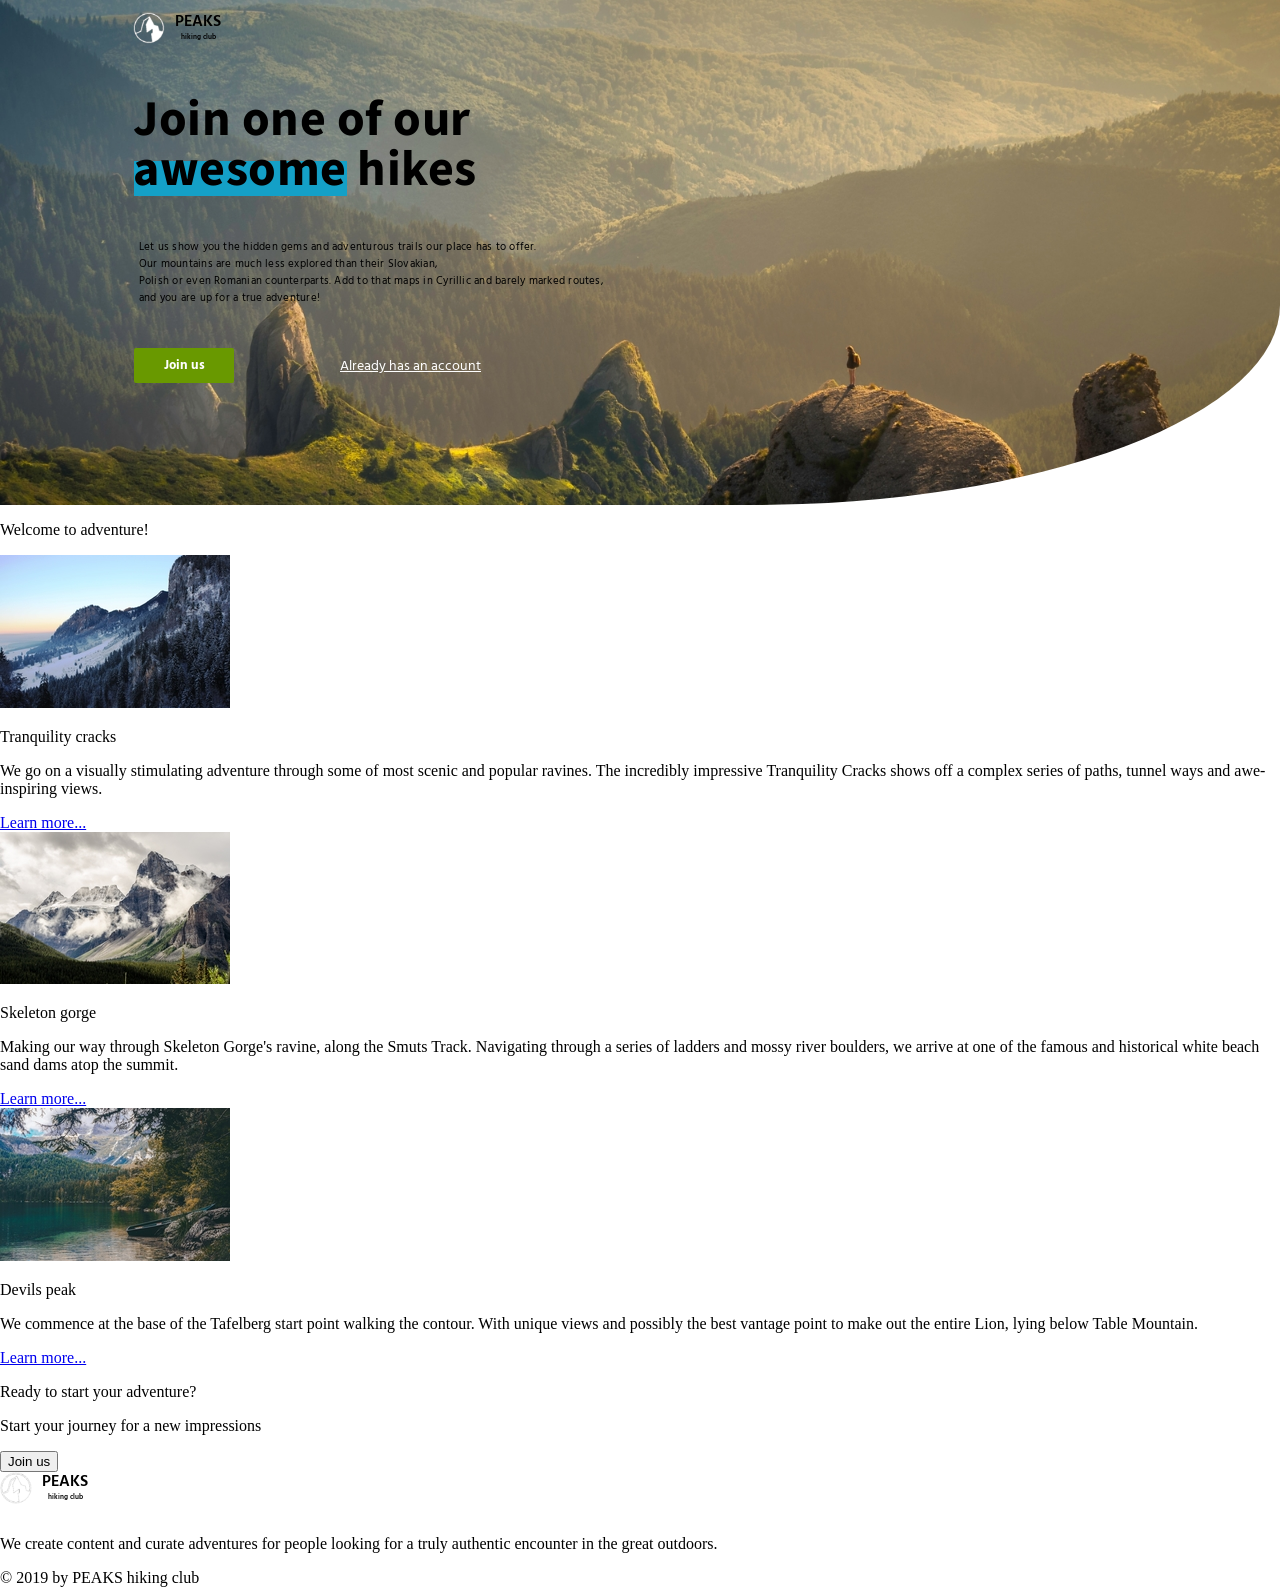
==== FL12_HW3/homework/index.html @ cde39fb0 "hw3 initial" ====
<!DOCTYPE html>
<html lang="en">

<head>
    <meta charset="UTF-8">
    <meta name="viewport" content="width=device-width, initial-scale=1.0">
    <meta http-equiv="X-UA-Compatible" content="ie=edge">
    <link href="https://fonts.googleapis.com/css?family=Hind:400,600%7CSource+Sans+Pro:400,600,700%7CFresca"
          rel="stylesheet"/>

    <!-- Styles should be switched here: -->

    <link rel="stylesheet" type="text/css" href="css/style1.css">
    <!--     <link rel="stylesheet" type="text/css" href="css/style2.css">-->

    <title>PEAKS hiking club</title>
</head>

<body>
<header class="header">
    <div class="header-wrap">
        <div class="landing-logo">
            <img src="img/m-logo.png" alt="logo"/>
            <p>PEAKS<span>hiking club</span></p>
        </div>
        <p class="header_heading">
            Join one of our awesome hikes
        </p>
        <p class="header_text">
            Let us show you the hidden gems and adventurous trails our place has to offer.
            Our mountains are much less explored than their Slovakian,
            Polish or even Romanian counterparts. Add to that maps in Cyrillic and barely marked routes,
            and you are up for a true adventure!
        </p>
        <div>
            <button class="header_button">Join us</button>
            <a href="#" class="login">Already has an account</a>
        </div>
    </div>
</header>
<main class="section">
    <p class="section_text">
        Welcome to adventure!
    </p>
    <div class="section_card_wrap">
        <div class="section_card">
            <img class="section_card_img"
                 src="img/m-1.jpg"
                 alt="experts"/>
            <div class="section_card_right_container">
                <p class="section_card_heading">
                    Tranquility cracks
                </p>
                <p class="section_card_text">
                    We go on a visually stimulating adventure through some of most scenic and popular ravines.
                    The incredibly impressive Tranquility Cracks shows off a complex series of paths, tunnel ways and
                    awe-inspiring views.
                </p>
                <a href="#" class="section_link">Learn more...</a>
            </div>
        </div>
        <div class="section_card">
            <img class="section_card_img"
                 src="img/m-2.jpg"
                 alt="content formats"/>
            <div class="section_card_right_container">
                <p class="section_card_heading">
                    Skeleton gorge
                </p>
                <p class="section_card_text">
                    Making our way through Skeleton Gorge's ravine, along the Smuts Track.
                    Navigating through a series of ladders and mossy river boulders, we arrive at one of the famous and
                    historical white beach sand dams atop the summit.
                </p>
                <a href="#" class="section_link">Learn more...</a>
            </div>
        </div>
        <div class="section_card">
            <img class="section_card_img"
                 src="img/m-3.jpg"
                 alt="certificate"/>
            <div class="section_card_right_container">
                <p class="section_card_heading">
                    Devils peak
                </p>
                <p class="section_card_text">
                    We commence at the base of the Tafelberg start point walking the contour.
                    With unique views and possibly the best vantage point to make out the entire Lion, lying below Table
                    Mountain.
                </p>
                <a href="#" class="section_link">Learn more...</a>
            </div>
        </div>
    </div>
    <div class="section_banner">
        <div class="section_banner_text_wrap">
            <p class="section_banner_heading">
                Ready to start your adventure?
            </p>
            <p class="section_banner_text">
                Start your journey for a new impressions
            </p>
        </div>
        <button class="section_banner_button">Join us</button>
    </div>
</main>
<footer class="footer">
    <div class="footer-wrap">
        <div class="footer_logo landing-logo">
            <img src="img/m-logo.png" alt="logo"/>
            <p>PEAKS<span>hiking club</span></p>
        </div>
        <p class="footer_text">
            We create content and curate adventures for people looking for a truly authentic encounter in the great
            outdoors.
        </p>
        <span class="footer-cr">
          &copy; 2019 by PEAKS hiking club
        </span>
    </div>
</footer>
</body>

</html>
---- FL12_HW3/homework/css/style1.css ----
.header_button {
  background: #699900;
  border: none;
  position: absolute;
  border-radius: 2px;
  height: 35px;
  width: 100px;
  font-family: "Hind", sans-serif;
  font-weight: bold;
  color: #fff; }

body {
  margin: 0;
  padding: 0; }

.header {
  width: 100%;
  height: 505px;
  background-image: url("../img/m-h-day.jpg");
  background-repeat: no-repeat;
  background-size: 100% auto;
  background-position: 0px -195px;
  border-bottom-right-radius: 530px 200px; }

.header-wrap {
  width: 420px;
  padding-left: 3px;
  padding-top: 12px;
  height: inherit;
  margin-left: 130px;
  position: relative; }
  .header-wrap p :before {
    z-index: 0;
    content: '';
    position: absolute;
    top: 161px;
    left: 4px;
    width: 213px;
    height: 35px;
    background-color: #14a0c7; }

.landing-logo {
  display: flex; }
  .landing-logo img {
    width: 32px;
    height: 32px; }
  .landing-logo p {
    margin-top: -3px;
    display: flex;
    flex-direction: column;
    font-family: "Hind", sans-serif;
    font-weight: 600;
    margin-left: 10px; }
  .landing-logo span {
    font-family: "Hind", sans-serif;
    font-size: 7px;
    margin-top: -3px;
    text-align: center; }

.header_heading {
  position: absolute;
  z-index: 3;
  line-height: 50px;
  top: 45px;
  font-weight: bold;
  font-family: "Source Sans Pro", sans-serif;
  font-size: 50px;
  letter-spacing: 0.5px; }

.header_text {
  font-family: "Hind", sans-serif;
  font-size: 11px;
  position: absolute;
  top: 211px;
  left: -30px;
  line-height: 17px;
  white-space: pre;
  letter-spacing: 0.23px; }

.header_button {
  top: 348px;
  left: 4px; }

.login {
  color: #fff;
  font-family: "Hind", sans-serif;
  font-size: 14px;
  position: absolute;
  top: 355px;
  left: 210px; }

/*.section_banner_button{
  @extend %buttonStyle;
  bottom: 200px;
}*/
---- FL12_HW3/homework/css/style2.css ----
.header_button {
  background: #699900;
  border: none;
  position: absolute;
  border-radius: 2px;
  height: 35px;
  width: 100px;
  font-family: "Hind", sans-serif;
  font-weight: bold;
  color: #fff; }

body {
  margin: 0;
  padding: 0; }

.header {
  width: 100%;
  height: 505px;
  background-image: url("../img/m-h-day.jpg");
  background-repeat: no-repeat;
  background-size: 100% auto;
  background-position: 0px -195px;
  border-bottom-right-radius: 530px 200px; }

.header-wrap {
  width: 420px;
  padding-left: 3px;
  padding-top: 12px;
  height: inherit;
  margin-left: 130px;
  position: relative; }
  .header-wrap p :before {
    z-index: 0;
    content: '';
    position: absolute;
    top: 161px;
    left: 4px;
    width: 213px;
    height: 35px;
    background-color: #14a0c7; }

.landing-logo {
  display: flex; }
  .landing-logo img {
    width: 32px;
    height: 32px; }
  .landing-logo p {
    margin-top: -3px;
    display: flex;
    flex-direction: column;
    font-family: "Hind", sans-serif;
    font-weight: 600;
    margin-left: 10px; }
  .landing-logo span {
    font-family: "Hind", sans-serif;
    font-size: 7px;
    margin-top: -3px;
    text-align: center; }

.header_heading {
  position: absolute;
  z-index: 3;
  line-height: 50px;
  top: 45px;
  font-weight: bold;
  font-family: "Source Sans Pro", sans-serif;
  font-size: 50px;
  letter-spacing: 0.5px; }

.header_text {
  font-family: "Hind", sans-serif;
  font-size: 11px;
  position: absolute;
  top: 211px;
  left: -30px;
  line-height: 17px;
  white-space: pre;
  letter-spacing: 0.23px; }

.header_button {
  top: 348px;
  left: 4px; }

.login {
  color: #fff;
  font-family: "Hind", sans-serif;
  font-size: 14px;
  position: absolute;
  top: 355px;
  left: 210px; }

/*.section_banner_button{
  @extend %buttonStyle;
  bottom: 200px;
}*/
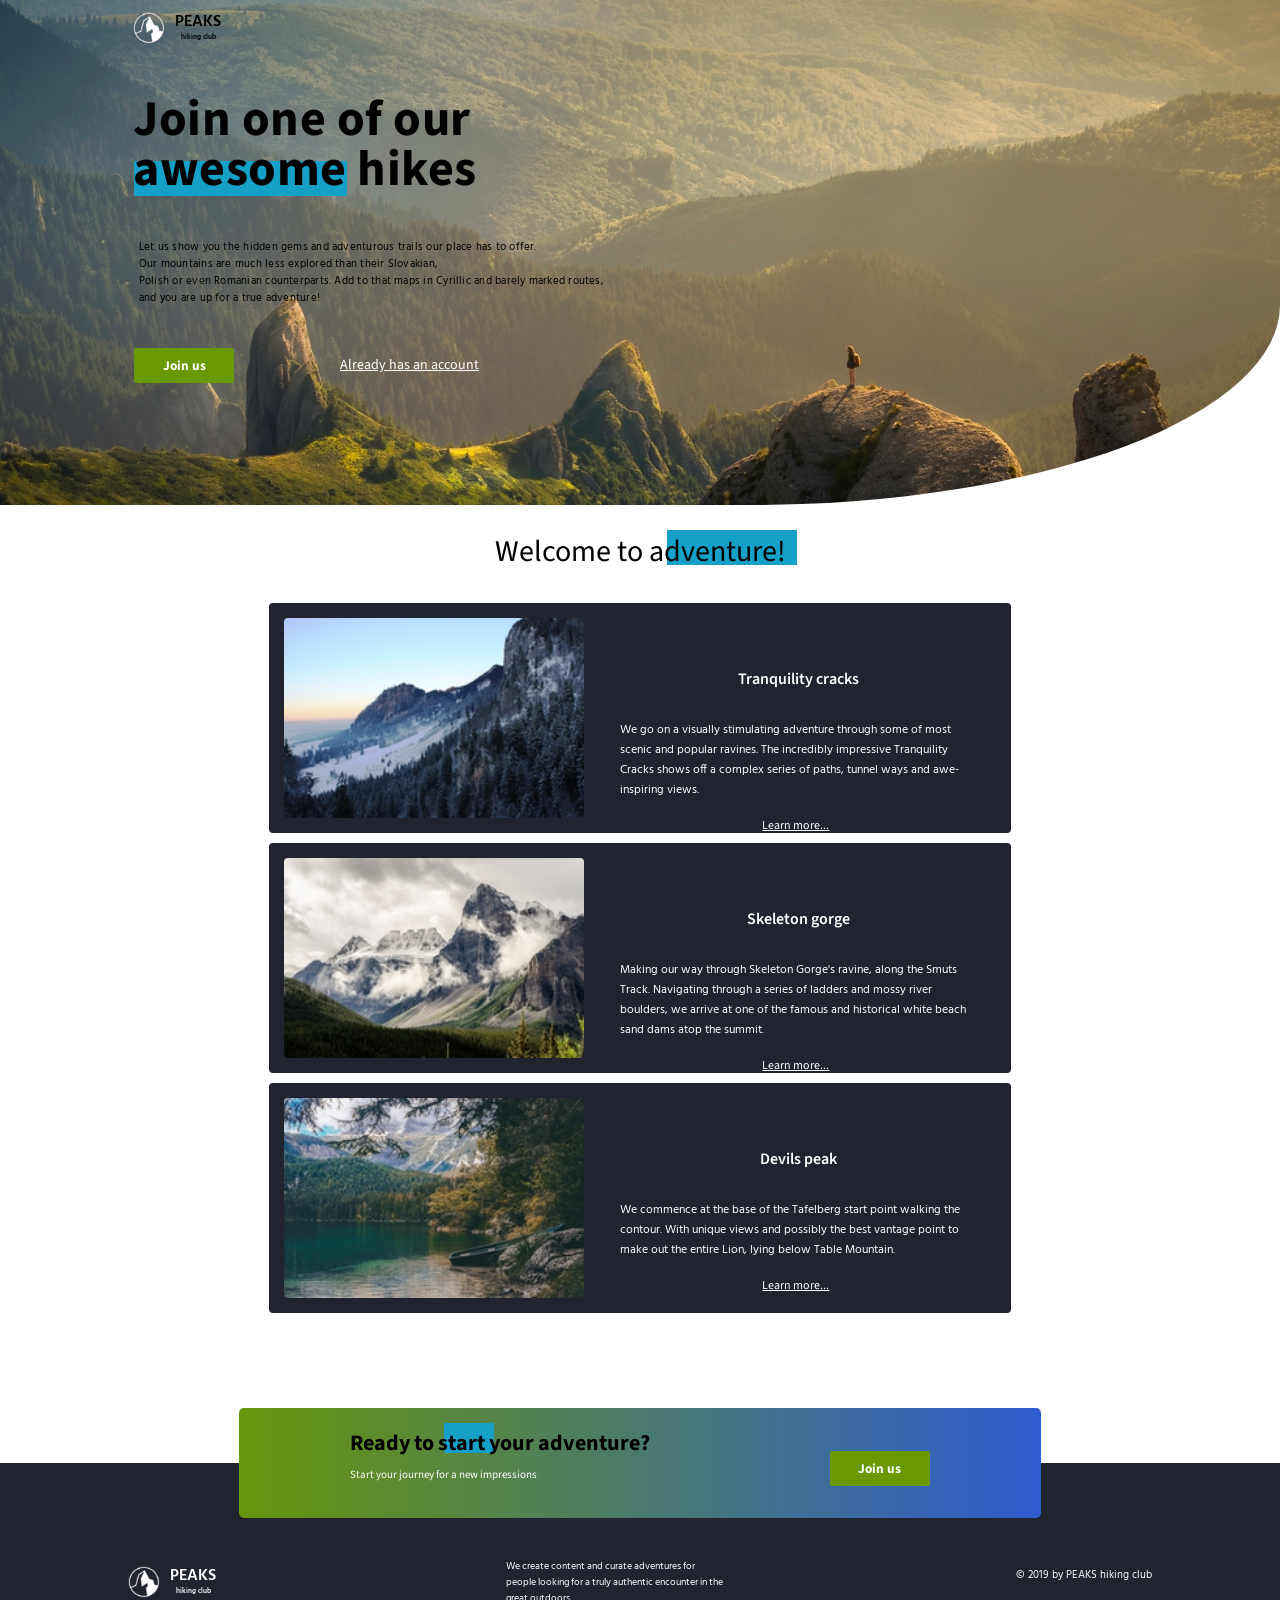
==== commit f0a9ca66: "added style for second design" ====
--- a/FL12_HW3/homework/index.html
+++ b/FL12_HW3/homework/index.html
@@ -8,7 +8,6 @@
     <link href="https://fonts.googleapis.com/css?family=Hind:400,600%7CSource+Sans+Pro:400,600,700%7CFresca"
           rel="stylesheet"/>
 
-    <!-- Styles should be switched here: -->
 
     <link rel="stylesheet" type="text/css" href="css/style1.css">
     <!--     <link rel="stylesheet" type="text/css" href="css/style2.css">-->
--- a/FL12_HW3/homework/css/style1.css
+++ b/FL12_HW3/homework/css/style1.css
@@ -1,17 +1,8 @@
-.header_button {
-  background: #699900;
-  border: none;
-  position: absolute;
-  border-radius: 2px;
-  height: 35px;
-  width: 100px;
-  font-family: "Hind", sans-serif;
-  font-weight: bold;
-  color: #fff; }
-
 body {
   margin: 0;
-  padding: 0; }
+  padding: 0;
+  background-color: #fff;
+  font-family: "Hind", sans-serif; }
 
 .header {
   width: 100%;
@@ -21,38 +12,35 @@
   background-size: 100% auto;
   background-position: 0px -195px;
   border-bottom-right-radius: 530px 200px; }
+  .header .header-wrap {
+    width: 420px;
+    padding-left: 3px;
+    padding-top: 12px;
+    height: inherit;
+    margin-left: 130px;
+    position: relative; }
+    .header .header-wrap p :before {
+      z-index: 0;
+      content: '';
+      position: absolute;
+      top: 161px;
+      left: 4px;
+      width: 213px;
+      height: 35px;
+      background-color: #14a0c7; }
 
-.header-wrap {
-  width: 420px;
-  padding-left: 3px;
-  padding-top: 12px;
-  height: inherit;
-  margin-left: 130px;
-  position: relative; }
-  .header-wrap p :before {
-    z-index: 0;
-    content: '';
-    position: absolute;
-    top: 161px;
-    left: 4px;
-    width: 213px;
-    height: 35px;
-    background-color: #14a0c7; }
-
-.landing-logo {
+.landing-logo, .footer .footer-wrap .footer_logo {
   display: flex; }
-  .landing-logo img {
+  .landing-logo img, .footer .footer-wrap .footer_logo img {
     width: 32px;
     height: 32px; }
-  .landing-logo p {
+  .landing-logo p, .footer .footer-wrap .footer_logo p {
     margin-top: -3px;
     display: flex;
     flex-direction: column;
-    font-family: "Hind", sans-serif;
     font-weight: 600;
     margin-left: 10px; }
-  .landing-logo span {
-    font-family: "Hind", sans-serif;
+  .landing-logo span, .footer .footer-wrap .footer_logo span {
     font-size: 7px;
     margin-top: -3px;
     text-align: center; }
@@ -68,7 +56,6 @@
   letter-spacing: 0.5px; }
 
 .header_text {
-  font-family: "Hind", sans-serif;
   font-size: 11px;
   position: absolute;
   top: 211px;
@@ -78,18 +65,135 @@
   letter-spacing: 0.23px; }
 
 .header_button {
+  background: #699900;
+  border: none;
+  border-radius: 2px;
+  height: 35px;
+  width: 100px;
+  font-family: "Source Sans Pro", sans-serif;
+  font-weight: bold;
+  color: #fff;
+  position: absolute;
   top: 348px;
   left: 4px; }
 
 .login {
   color: #fff;
-  font-family: "Hind", sans-serif;
+  font-family: "Source Sans Pro", sans-serif;
   font-size: 14px;
   position: absolute;
   top: 355px;
   left: 210px; }
 
-/*.section_banner_button{
-  @extend %buttonStyle;
-  bottom: 200px;
-}*/
+.section {
+  position: relative;
+  margin: -5px 21% 0 21%; }
+  .section > p:before {
+    z-index: -1;
+    content: '';
+    position: absolute;
+    top: 0px;
+    left: 398px;
+    width: 130px;
+    height: 35px;
+    background-color: #14a0c7; }
+  .section :last-child p:last-child:before {
+    z-index: -1;
+    content: '';
+    position: absolute;
+    top: 15px;
+    left: 205px;
+    width: 50px;
+    height: 30px;
+    background-color: #14a0c7; }
+
+.section_text {
+  position: relative;
+  text-align: center;
+  font-size: 30px;
+  font-family: "Source Sans Pro", sans-serif;
+  z-index: 1; }
+
+.section_card {
+  height: 200px;
+  background-color: #21232e;
+  margin-bottom: 10px;
+  border-radius: 4px;
+  padding: 15px; }
+  .section_card .section_card_img {
+    border-radius: 4px;
+    height: 200px;
+    width: 300px; }
+  .section_card .section_card_right_container {
+    color: white;
+    width: 50%;
+    float: right;
+    padding: 20px; }
+    .section_card .section_card_right_container .section_card_heading {
+      line-height: 50px;
+      text-align: center;
+      font-family: "Source Sans Pro", sans-serif;
+      font-weight: 600; }
+    .section_card .section_card_right_container .section_card_text {
+      width: 350px;
+      font-size: 12px; }
+    .section_card .section_card_right_container .section_link {
+      color: #fff;
+      font-family: "Source Sans Pro", sans-serif;
+      font-size: 12px;
+      margin-left: 40%; }
+
+.section_banner {
+  z-index: 2;
+  position: absolute;
+  bottom: -205px;
+  right: 0;
+  left: 0;
+  height: 100px;
+  display: flex;
+  border-radius: 5px;
+  margin: auto -30px;
+  padding: 10px 15% 0 15%;
+  align-items: center;
+  justify-content: space-between;
+  font-family: "Source Sans Pro", sans-serif;
+  background: linear-gradient(to right, #66960a, #2f5dd1); }
+  .section_banner .section_banner_text_wrap {
+    vertical-align: middle; }
+    .section_banner .section_banner_text_wrap p {
+      line-height: 10px; }
+    .section_banner .section_banner_text_wrap .section_banner_heading {
+      font-size: 22px;
+      font-weight: bold; }
+    .section_banner .section_banner_text_wrap .section_banner_text {
+      font-size: 11px;
+      color: white;
+      margin-bottom: 40px; }
+  .section_banner .section_banner_button {
+    background: #699900;
+    border: none;
+    border-radius: 2px;
+    height: 35px;
+    width: 100px;
+    font-family: "Source Sans Pro", sans-serif;
+    font-weight: bold;
+    color: #fff; }
+
+.footer {
+  height: 160px;
+  color: white;
+  margin-top: 150px;
+  background-color: #21232e; }
+  .footer .footer-wrap {
+    padding: 85px 10% 0 10%;
+    display: flex;
+    align-items: center;
+    justify-content: space-between; }
+    .footer .footer-wrap .footer_logo {
+      height: 32px; }
+    .footer .footer-wrap .footer_text {
+      width: 220px;
+      font-size: 10px; }
+    .footer .footer-wrap .footer-cr {
+      height: 32px;
+      font-size: 11px; }
--- a/FL12_HW3/homework/css/style2.css
+++ b/FL12_HW3/homework/css/style2.css
@@ -1,58 +1,47 @@
-.header_button {
-  background: #699900;
-  border: none;
-  position: absolute;
-  border-radius: 2px;
-  height: 35px;
-  width: 100px;
-  font-family: "Hind", sans-serif;
-  font-weight: bold;
-  color: #fff; }
-
 body {
   margin: 0;
-  padding: 0; }
+  padding: 0;
+  background-color: #21232e;
+  color: #fff;
+  font-family: "Fresca", sans-serif; }
 
 .header {
   width: 100%;
   height: 505px;
-  background-image: url("../img/m-h-day.jpg");
+  background-image: url("../img/m-h-night.jpg");
   background-repeat: no-repeat;
   background-size: 100% auto;
   background-position: 0px -195px;
   border-bottom-right-radius: 530px 200px; }
-
-.header-wrap {
-  width: 420px;
-  padding-left: 3px;
-  padding-top: 12px;
-  height: inherit;
-  margin-left: 130px;
-  position: relative; }
-  .header-wrap p :before {
-    z-index: 0;
-    content: '';
-    position: absolute;
-    top: 161px;
-    left: 4px;
-    width: 213px;
-    height: 35px;
-    background-color: #14a0c7; }
-
-.landing-logo {
+  .header .header-wrap {
+    width: 420px;
+    padding-left: 3px;
+    padding-top: 12px;
+    height: inherit;
+    margin-left: 130px;
+    position: relative; }
+    .header .header-wrap p :before {
+      z-index: 0;
+      content: '';
+      position: absolute;
+      top: 161px;
+      left: 4px;
+      width: 213px;
+      height: 35px;
+      background-color: #ff4e33; }
+
+.landing-logo, .footer .footer-wrap .footer_logo {
   display: flex; }
-  .landing-logo img {
+  .landing-logo img, .footer .footer-wrap .footer_logo img {
     width: 32px;
     height: 32px; }
-  .landing-logo p {
+  .landing-logo p, .footer .footer-wrap .footer_logo p {
     margin-top: -3px;
     display: flex;
     flex-direction: column;
-    font-family: "Hind", sans-serif;
     font-weight: 600;
     margin-left: 10px; }
-  .landing-logo span {
-    font-family: "Hind", sans-serif;
+  .landing-logo span, .footer .footer-wrap .footer_logo span {
     font-size: 7px;
     margin-top: -3px;
     text-align: center; }
@@ -68,7 +57,6 @@
   letter-spacing: 0.5px; }
 
 .header_text {
-  font-family: "Hind", sans-serif;
   font-size: 11px;
   position: absolute;
   top: 211px;
@@ -78,18 +66,135 @@
   letter-spacing: 0.23px; }
 
 .header_button {
+  background: #e3ac00;
+  border: none;
+  border-radius: 2px;
+  height: 35px;
+  width: 100px;
+  font-family: "Source Sans Pro", sans-serif;
+  font-weight: bold;
+  color: #fff;
+  position: absolute;
   top: 348px;
   left: 4px; }
 
 .login {
   color: #fff;
-  font-family: "Hind", sans-serif;
+  font-family: "Source Sans Pro", sans-serif;
   font-size: 14px;
   position: absolute;
   top: 355px;
   left: 210px; }
 
-/*.section_banner_button{
-  @extend %buttonStyle;
-  bottom: 200px;
-}*/
+.section {
+  position: relative;
+  margin: -5px 21% 0 21%; }
+  .section > p:before {
+    z-index: -1;
+    content: '';
+    position: absolute;
+    top: 0px;
+    left: 398px;
+    width: 130px;
+    height: 35px;
+    background-color: #ff4e33; }
+  .section :last-child p:last-child:before {
+    z-index: -1;
+    content: '';
+    position: absolute;
+    top: 15px;
+    left: 205px;
+    width: 50px;
+    height: 30px;
+    background-color: #ff4e33; }
+
+.section_text {
+  position: relative;
+  text-align: center;
+  font-size: 30px;
+  font-family: "Source Sans Pro", sans-serif;
+  z-index: 1; }
+
+.section_card {
+  height: 200px;
+  background-color: #3b3f50;
+  margin-bottom: 10px;
+  border-radius: 4px;
+  padding: 15px; }
+  .section_card .section_card_img {
+    border-radius: 4px;
+    height: 200px;
+    width: 300px; }
+  .section_card .section_card_right_container {
+    color: white;
+    width: 50%;
+    float: right;
+    padding: 20px; }
+    .section_card .section_card_right_container .section_card_heading {
+      line-height: 50px;
+      text-align: center;
+      font-family: "Source Sans Pro", sans-serif;
+      font-weight: 600; }
+    .section_card .section_card_right_container .section_card_text {
+      width: 350px;
+      font-size: 12px; }
+    .section_card .section_card_right_container .section_link {
+      color: #fff;
+      font-family: "Source Sans Pro", sans-serif;
+      font-size: 12px;
+      margin-left: 40%; }
+
+.section_banner {
+  z-index: 2;
+  position: absolute;
+  bottom: -205px;
+  right: 0;
+  left: 0;
+  height: 100px;
+  display: flex;
+  border-radius: 5px;
+  margin: auto -30px;
+  padding: 10px 15% 0 15%;
+  align-items: center;
+  justify-content: space-between;
+  font-family: "Source Sans Pro", sans-serif;
+  background: linear-gradient(to right, #dfa504, #8d334f); }
+  .section_banner .section_banner_text_wrap {
+    vertical-align: middle; }
+    .section_banner .section_banner_text_wrap p {
+      line-height: 10px; }
+    .section_banner .section_banner_text_wrap .section_banner_heading {
+      font-size: 22px;
+      font-weight: bold; }
+    .section_banner .section_banner_text_wrap .section_banner_text {
+      font-size: 11px;
+      color: white;
+      margin-bottom: 40px; }
+  .section_banner .section_banner_button {
+    background: #e3ac00;
+    border: none;
+    border-radius: 2px;
+    height: 35px;
+    width: 100px;
+    font-family: "Source Sans Pro", sans-serif;
+    font-weight: bold;
+    color: #fff; }
+
+.footer {
+  height: 160px;
+  color: white;
+  margin-top: 150px;
+  background-color: #3b3f50; }
+  .footer .footer-wrap {
+    padding: 85px 10% 0 10%;
+    display: flex;
+    align-items: center;
+    justify-content: space-between; }
+    .footer .footer-wrap .footer_logo {
+      height: 32px; }
+    .footer .footer-wrap .footer_text {
+      width: 220px;
+      font-size: 10px; }
+    .footer .footer-wrap .footer-cr {
+      height: 32px;
+      font-size: 11px; }
